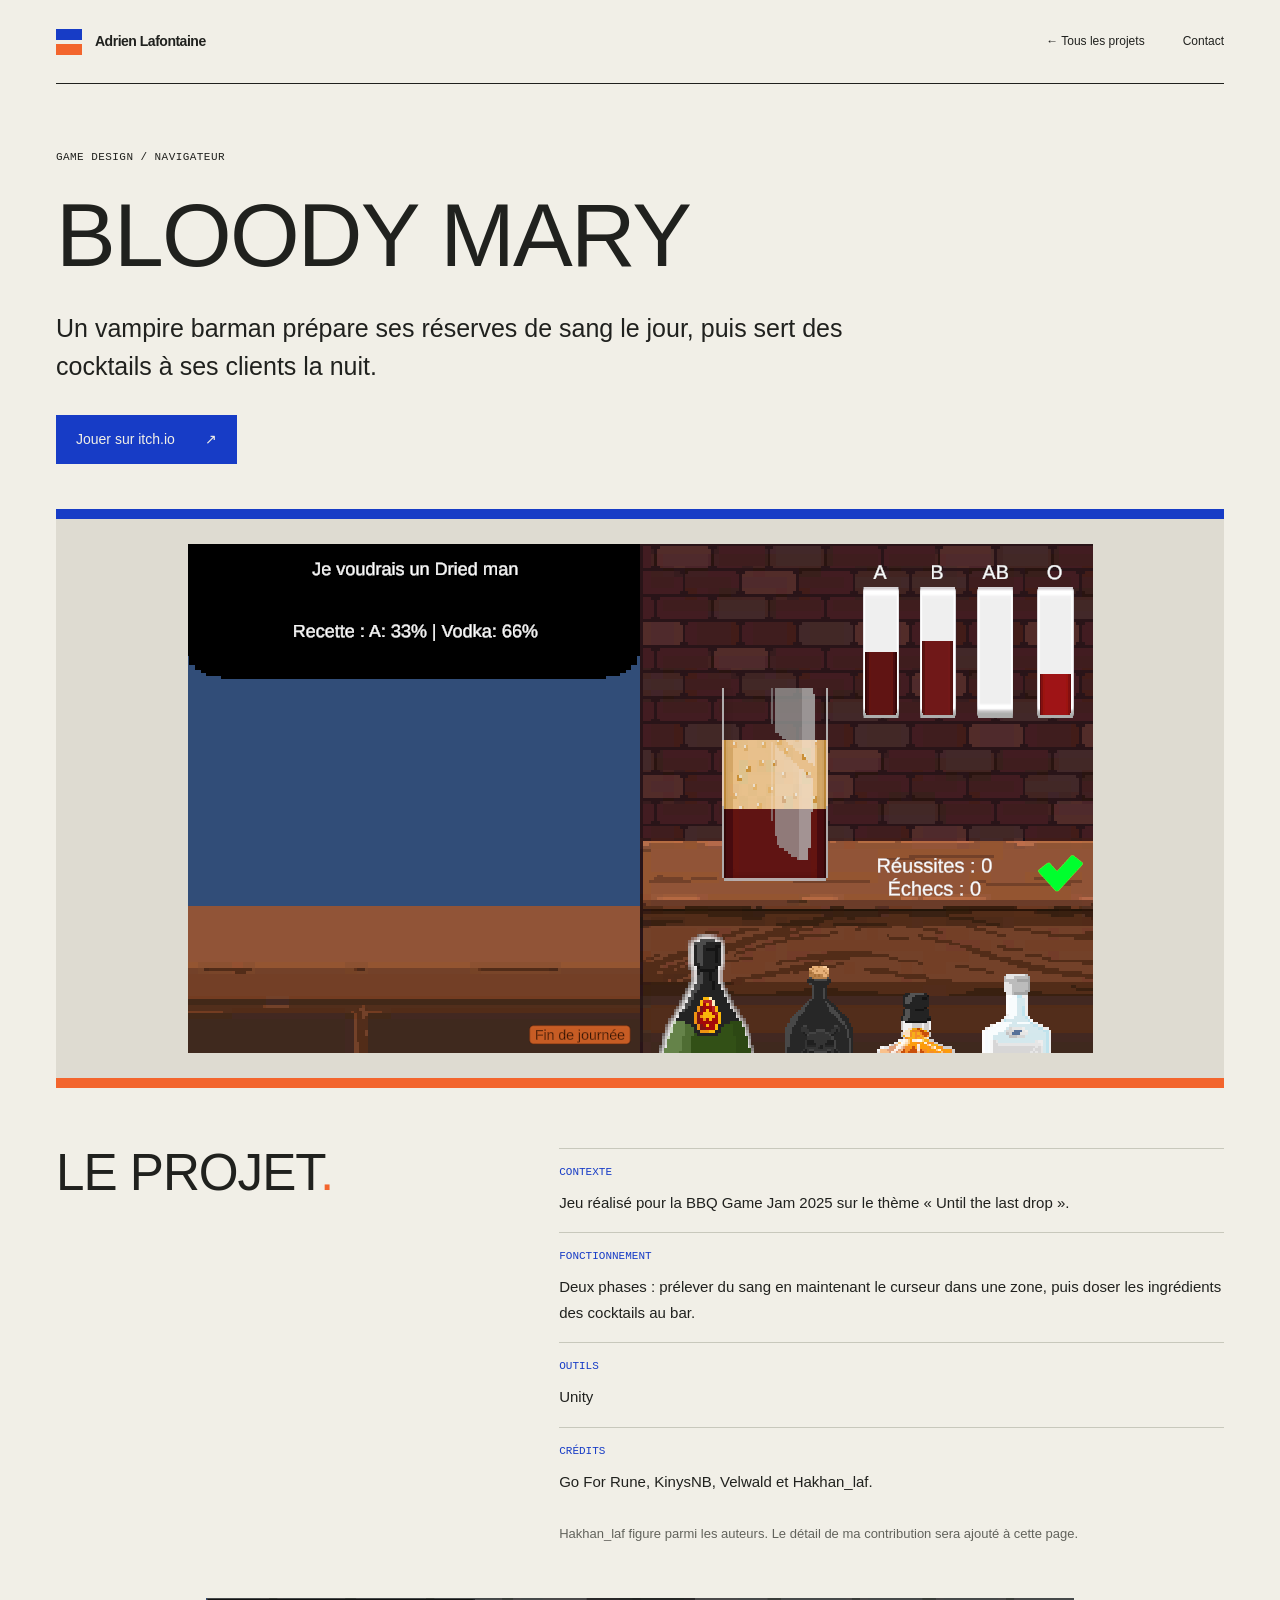
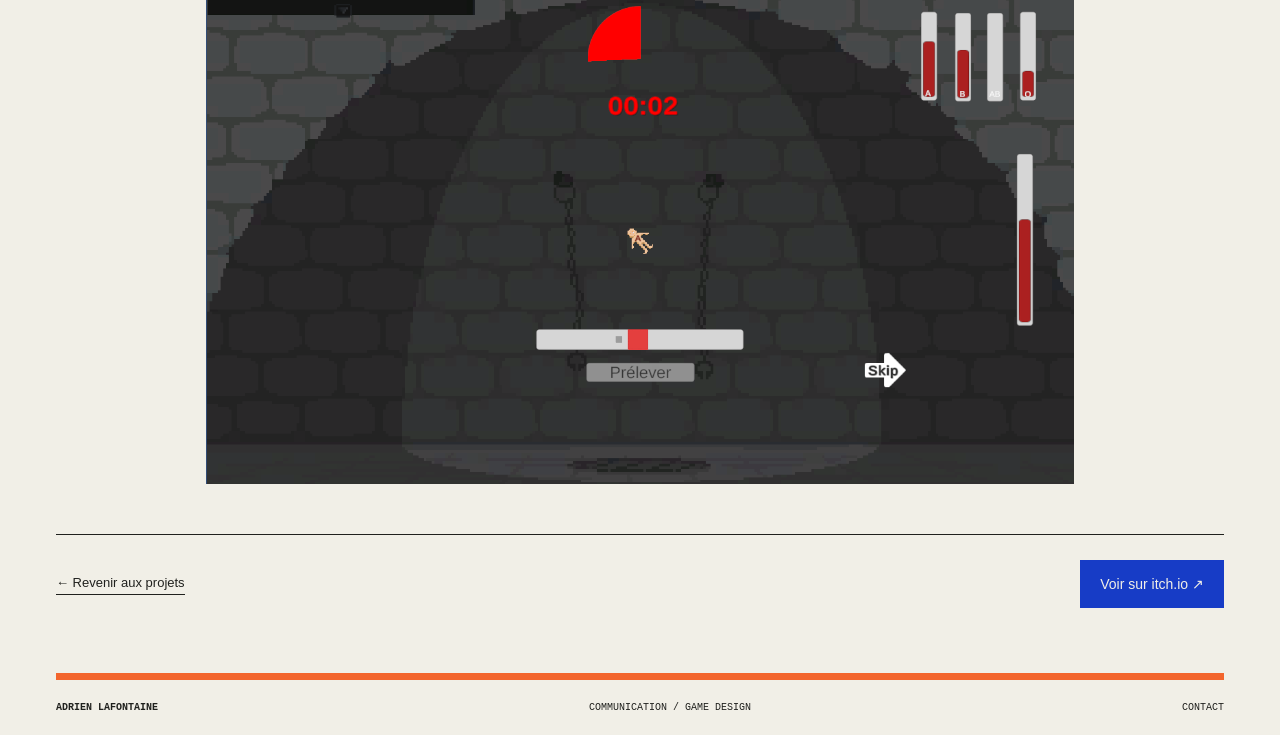
==== projets/bloody-mary.html @ 84813c6f "Cree une page de presentation par jeu sans lecteur embarque" ====
<!doctype html>
<html lang="fr"><head><meta charset="utf-8"><meta name="viewport" content="width=device-width, initial-scale=1"><title>Bloody Mary — Adrien Lafontaine</title><meta name="description" content="Un vampire barman prépare ses réserves de sang le jour, puis sert des cocktails à ses clients la nuit."><link rel="icon" href="../assets/favicon.svg" type="image/svg+xml"><link rel="stylesheet" href="../styles.css?v=presentations-1"></head>
<body><a class="skip" href="#projet">Aller au projet</a><header class="header wrap"><a class="brand" href="../index.html"><span class="brand-bars" aria-hidden="true"></span>Adrien Lafontaine</a><nav aria-label="Navigation principale"><a href="../index.html#projets">← Tous les projets</a><a href="../index.html#contact">Contact</a></nav></header>
<main id="projet" class="project-page wrap"><p class="eyebrow">Game design / Navigateur</p><h1>Bloody Mary</h1><p class="project-page-intro">Un vampire barman prépare ses réserves de sang le jour, puis sert des cocktails à ses clients la nuit.</p><a class="itch-link" href="https://go-for-rune.itch.io/bloody-mary" target="_blank" rel="noopener noreferrer">Jouer sur itch.io <span aria-hidden="true">↗</span><span class="sr-only"> (nouvel onglet)</span></a>
<figure class="project-page-cover"><img src="../assets/games/bloody-mary-1.png" alt="Visuel du jeu Bloody Mary sur itch.io"></figure>
<div class="project-page-content"><h2>Le projet<span class="orange">.</span></h2><div><section class="project-fact"><h3>Contexte</h3><p>Jeu réalisé pour la BBQ Game Jam 2025 sur le thème « Until the last drop ».</p></section><section class="project-fact"><h3>Fonctionnement</h3><p>Deux phases : prélever du sang en maintenant le curseur dans une zone, puis doser les ingrédients des cocktails au bar.</p></section><section class="project-fact"><h3>Outils</h3><p>Unity</p></section><section class="project-fact"><h3>Crédits</h3><p>Go For Rune, KinysNB, Velwald et Hakhan_laf.</p></section><p class="muted">Hakhan_laf figure parmi les auteurs. Le détail de ma contribution sera ajouté à cette page.</p></div></div>
<section class="project-gallery" aria-label="Captures du jeu"><figure><img src="../assets/games/bloody-mary-2.png" alt="Capture du jeu Bloody Mary publiée sur itch.io" loading="lazy"></figure></section>
<div class="project-page-end"><a class="text-link" href="../index.html#projets">← Revenir aux projets</a><a class="itch-link" href="https://go-for-rune.itch.io/bloody-mary" target="_blank" rel="noopener noreferrer">Voir sur itch.io ↗<span class="sr-only"> (nouvel onglet)</span></a></div></main><footer class="footer wrap"><span>Adrien Lafontaine</span><span>Communication / Game design</span><a href="../index.html#contact">Contact</a></footer></body></html>
---- styles.css ----
/* Direction : dossier éditorial. Deux encres, un papier, des barres. */
:root{--blue:#173cc6;--orange:#f3652d;--paper:#f1efe7;--ink:#20211e;--muted:#62635c;--line:#c8c8bc;--mono:"Courier New",monospace;--display:Impact,"Arial Narrow","Franklin Gothic Medium",sans-serif}
*{box-sizing:border-box}html{scroll-behavior:smooth;scroll-padding-top:30px}body{margin:0;background:var(--paper);color:var(--ink);font:16px/1.6 Arial,Helvetica,sans-serif}a{color:inherit;text-decoration:none}button{font:inherit}a,button,summary{-webkit-tap-highlight-color:transparent}a:focus-visible,button:focus-visible,summary:focus-visible{outline:3px solid var(--orange);outline-offset:5px}[hidden]{display:none!important}::selection{background:var(--orange);color:var(--ink)}.wrap{width:min(1440px,calc(100% - 112px));margin-inline:auto}
.header{display:flex;align-items:center;justify-content:space-between;gap:28px;padding-block:25px;border-bottom:1px solid var(--ink)}.brand{display:flex;gap:13px;align-items:center;font-size:14px;font-weight:700;letter-spacing:-.035em}.brand-bars{width:26px;height:26px;flex-shrink:0;background:linear-gradient(to bottom,var(--blue) 0 42%,transparent 42% 58%,var(--orange) 58%)}nav{display:flex;gap:38px;font-size:12px}nav a{padding-block:7px}nav span{font:10px var(--mono);margin-right:7px;color:var(--muted)}nav a:hover{color:var(--blue)}.eyebrow,.edition{font:11px/1.5 var(--mono);text-transform:uppercase;letter-spacing:.04em;margin:0}.hero{padding-top:28px}.hero-top{display:flex;justify-content:space-between;align-items:start;gap:20px}.edition{text-align:right}.hero h1{margin:24px 0 0;line-height:.85;font-family:var(--display);font-weight:400;letter-spacing:-.025em;text-transform:uppercase}.first-name{display:block;font:italic clamp(35px,5vw,76px)/1 Georgia,serif;letter-spacing:-.055em;text-transform:none;margin-left:.04em;margin-bottom:8px}.last-name{display:block;font-size:clamp(65px,13.7vw,205px);white-space:nowrap}.name-dot{color:var(--orange)}.hero-bottom{display:grid;grid-template-columns:1fr 1fr auto;align-items:end;gap:25px;padding-block:35px 38px}.hero-index{display:flex;gap:15px;align-items:center;font:11px/1.6 var(--mono);text-transform:uppercase}.cross{font-size:58px;line-height:1;color:var(--blue);font-family:Arial,sans-serif}.hero-bottom>p{font-size:16px;line-height:1.5;letter-spacing:-.02em;margin:0}.button{display:flex;justify-content:space-between;align-items:center;gap:32px;padding-bottom:9px;border-bottom:1px solid var(--ink);font-size:13px;line-height:1.4;min-width:172px}.button-arrow{font-size:45px;line-height:1;transition:transform .2s}.button:hover .button-arrow{transform:translate(4px,4px)}.hero-bars{margin-inline:-56px;overflow:hidden;padding-block:5px 0}.hero-bars span{display:block;background:var(--blue);color:var(--paper);font:clamp(30px,5.6vw,85px)/1 var(--display);letter-spacing:.025em;padding:14px 56px 12px;white-space:nowrap}.hero-bars span+span{background:var(--orange);color:var(--ink);padding-left:28%;margin-top:7px}.hero-foot{display:flex;justify-content:space-between;gap:20px;border-bottom:1px solid var(--ink);padding-block:16px;font:10px/1.4 var(--mono);text-transform:uppercase}
.projects{padding-block:108px 100px}.section-top{display:grid;grid-template-columns:1fr 1fr;gap:40px;align-items:end}.section-top .eyebrow{margin-bottom:24px}h2{font:clamp(52px,6.2vw,92px)/.98 var(--display);font-weight:400;text-transform:uppercase;letter-spacing:-.02em;margin:0}.orange{color:var(--orange)}.section-aside{display:flex;align-items:end;gap:35px;justify-content:end}.section-symbol{font:110px/.8 Arial,sans-serif;color:var(--blue)}.section-note{max-width:235px;margin:0;font-size:14px;line-height:1.6}.draft-note{font:11px/1.7 var(--mono);border-top:1px solid var(--line);padding-top:15px;margin:40px 0 0;color:var(--muted)}.draft-note>span{display:inline-block;color:var(--ink);margin-right:20px;text-transform:uppercase}.draft-note>span:before{content:"";display:inline-block;width:7px;height:7px;background:var(--orange);margin-right:9px}.filters{display:flex;flex-wrap:wrap;gap:0;margin:30px 0 0;border-bottom:1px solid var(--ink)}.filters button{font:11px/1.4 var(--mono);text-transform:uppercase;background:transparent;color:var(--muted);border:0;border-bottom:4px solid transparent;cursor:pointer;padding:14px 19px 13px}.filters button:first-child{padding-left:0}.filters button:hover{color:var(--ink)}.filters button[aria-pressed=true]{border-bottom-color:var(--blue);color:var(--blue)}
.project-grid{display:flex;flex-direction:column}.project-card{position:relative;display:grid;grid-template-columns:50px minmax(0,1.15fr) minmax(0,1fr);gap:30px;padding:42px 0;border-bottom:1px solid var(--ink);min-width:0}.project-number{font:13px/1.5 var(--mono);padding-top:2px;color:var(--blue)}.project-visual{min-width:0;height:300px;position:relative;display:grid;place-items:center;overflow:hidden;background:#e6e3d9;background-image:linear-gradient(#c8c8bc66 1px,transparent 1px),linear-gradient(90deg,#c8c8bc66 1px,transparent 1px);background-size:28px 28px}.project-visual:after{content:"";position:absolute;width:27px;height:8px;background:var(--orange);bottom:15px;right:15px}.project-visual img{width:100%;height:100%;object-fit:cover}.placeholder{position:relative;display:flex;align-items:center;flex-direction:column;text-align:center;padding:20px}.placeholder b{font:100px/1 Georgia,serif;color:var(--blue);letter-spacing:-.08em}.placeholder span{font:10px/1.5 var(--mono);text-transform:uppercase;letter-spacing:.1em;margin-top:20px}.placeholder small{font:10px/1.5 var(--mono);background:var(--paper);padding:3px 9px;margin-top:6px;color:var(--muted)}.project-card:nth-child(2) .project-visual{background-color:var(--blue);background-image:none}.project-card:nth-child(2) .placeholder b{color:var(--orange);font-family:Arial,sans-serif;font-size:140px;line-height:.7}.project-card:nth-child(2) .placeholder span{color:var(--paper)}.project-card:nth-child(3) .project-visual{background-color:var(--ink);background-image:repeating-linear-gradient(0deg,transparent,transparent 9px,#f1efe708 9px,#f1efe708 10px)}.project-card:nth-child(3) .placeholder b{font-family:Arial,sans-serif;color:var(--paper);font-size:70px;letter-spacing:0}.project-card:nth-child(3) .placeholder span{color:var(--paper)}.project-card:nth-child(4) .project-visual{background-color:var(--orange);background-size:40px 40px;background-image:linear-gradient(#20211e16 1px,transparent 1px),linear-gradient(90deg,#20211e16 1px,transparent 1px)}.project-card:nth-child(4) .placeholder b{font-family:var(--mono);font-size:130px;color:var(--ink);line-height:.8}.project-card:nth-child(4) .project-visual:after{background:var(--blue)}.project-copy{display:flex;flex-direction:column;min-width:0;padding:4px 0 0 10px}.project-heading{display:flex;flex-direction:column-reverse;gap:22px}.project-heading h3{font:clamp(30px,3.2vw,46px)/1.03 var(--display);font-weight:400;text-transform:uppercase;margin:0;letter-spacing:-.01em;max-width:390px}.project-heading>span{font:10px var(--mono);text-transform:uppercase;color:var(--muted)}.project-intro{font-size:14px;line-height:1.6;max-width:340px;margin:20px 0 25px;color:var(--muted)}.project-copy details{margin-top:auto;font-size:13px}summary{cursor:pointer;list-style:none;padding:11px 0;border-block:1px solid var(--line);display:flex;justify-content:space-between;gap:20px;font:11px/1.5 var(--mono);text-transform:uppercase}summary::-webkit-details-marker{display:none}summary:after{content:"+";font-size:19px;line-height:.8;color:var(--blue)}details[open]>summary:after{content:"−"}.project-detail{padding-block:8px}.project-detail p{margin:10px 0}.project-detail strong{font-weight:700}.project-detail a{display:inline-block;margin-top:12px;border-bottom:1px solid var(--blue);color:var(--blue)}
.about{background:var(--blue);color:var(--paper);padding-block:80px;position:relative;overflow:hidden}.about-grid{display:grid;grid-template-columns:1.1fr 1fr;gap:80px}.about .eyebrow{margin-bottom:32px}.about h2{font-size:clamp(52px,6.3vw,92px)}em{font-family:Georgia,serif;font-weight:400;text-transform:none;letter-spacing:-.055em}.about h2 em{color:var(--orange)}.small-bars{margin-top:45px;width:180px;height:32px;background:linear-gradient(to bottom,var(--paper) 0 40%,transparent 40% 60%,var(--orange) 60%)}.about-copy{padding-top:50px}.lead{font-size:clamp(23px,2.3vw,32px);line-height:1.25;letter-spacing:-.035em;margin:0 0 25px}.about-copy>p:not(.lead){font-size:14px;max-width:410px}.muted{color:var(--muted);font-size:13px}.about .muted{color:#c4cef5;font-size:12px!important}.focus-list{display:grid;grid-template-columns:1fr 1fr;gap:0 22px;margin-top:35px}.focus-list span{border-top:1px solid #ffffff55;padding:12px 0;font-size:12px}.text-link{display:inline-block;border-bottom:1px solid currentColor;margin-top:30px;font-size:13px}.contact{padding-block:95px 65px}.contact .eyebrow{margin-bottom:30px}.contact h2{font-size:clamp(48px,7.2vw,106px)}.contact h2 em{font-size:.88em}.contact h2>.orange{display:inline-block;color:var(--blue);margin-left:35px;font:clamp(70px,12vw,170px)/.8 Arial,sans-serif}.contact-bottom{display:grid;grid-template-columns:1fr 1fr;gap:35px;align-items:end;border-top:1px solid var(--ink);margin-top:40px;padding-top:20px}.contact-bottom>p{font-size:13px;color:var(--muted);margin:0}#contact-links{display:flex;gap:15px;justify-content:end;flex-wrap:wrap}#contact-links a{color:var(--blue);border-bottom:1px solid var(--blue);overflow-wrap:anywhere;font-size:15px}#contact-links p{margin:0;font:11px var(--mono)}.footer{border-top:7px solid var(--orange);display:flex;justify-content:space-between;gap:15px;padding-block:20px;font:10px/1.5 var(--mono);text-transform:uppercase}.footer>span:first-child{font-weight:700}.footer a:hover{color:var(--blue)}.skip{position:absolute;top:0;left:20px;transform:translateY(-150%);padding:12px;background:var(--paper);z-index:5}.skip:focus{transform:translateY(0)}.sr-only{position:absolute;width:1px;height:1px;padding:0;margin:-1px;overflow:hidden;clip:rect(0,0,0,0);white-space:nowrap;border:0}
@media(min-width:1600px){.last-name{font-size:218px}.hero-bars{margin-inline:0}.hero-bars span{padding-left:30px}}@media(max-width:1000px){.wrap{width:calc(100% - 64px)}.hero-bars{margin-inline:-32px}.hero-bars span{padding-inline:32px}.hero-bars span+span{padding-left:28%}.project-card{grid-template-columns:30px minmax(0,1fr) minmax(0,1fr);gap:20px}.project-visual{height:270px}.project-copy{padding-left:0}.about-grid{gap:40px}.section-aside{gap:20px}.section-symbol{font-size:80px}}
@media(max-width:700px){.wrap{width:calc(100% - 40px)}.header{padding-block:18px;align-items:start;gap:15px}.brand{font-size:12px;line-height:1.2;max-width:150px}.brand-bars{width:20px;height:24px}nav{gap:16px;font-size:11px}nav span{display:none}.hero{padding-top:22px}.hero-top .eyebrow{font-size:9px;max-width:180px}.edition{font-size:9px}.hero h1{margin-top:32px}.first-name{font-size:40px}.last-name{font-size:14.5vw}.hero-bottom{grid-template-columns:1fr auto;padding-block:28px;gap:20px}.hero-index{grid-column:1/-1;font-size:9px;gap:10px}.cross{font-size:32px}.hero-bottom>p{font-size:13px}.button{min-width:125px;gap:15px;font-size:11px}.button-arrow{font-size:35px}.hero-bars{margin-inline:-20px}.hero-bars span{font-size:7.3vw;padding:13px 20px}.hero-bars span+span{padding-left:24%;margin-top:5px}.hero-foot{font-size:8px;gap:15px}.hero-foot>span:first-child{max-width:180px}.projects{padding-block:60px}.section-top{grid-template-columns:1fr 1fr;gap:20px}.section-top .eyebrow{font-size:9px;margin-bottom:20px}h2{font-size:48px}.section-aside{display:block}.section-symbol{font-size:50px}.section-note{font-size:11px;margin-top:15px;max-width:175px}.draft-note{font-size:10px;margin-top:28px}.draft-note>span{display:block;margin-bottom:5px}.filters{margin-top:20px}.filters button{font-size:9px;padding:11px 12px}.project-card{grid-template-columns:25px minmax(0,1fr);gap:15px;padding-block:28px}.project-number{font-size:11px}.project-visual{height:260px}.project-copy{grid-column:2}.project-heading{gap:10px}.project-heading h3{font-size:35px;max-width:none}.project-heading>span{font-size:9px}.project-intro{font-size:13px;max-width:none;margin-block:15px 20px}.about{padding-block:55px}.about-grid{grid-template-columns:1fr;gap:35px}.about h2{font-size:65px}.small-bars{margin-top:25px;width:125px;height:25px}.about-copy{padding:0}.lead{max-width:400px}.contact{padding-block:55px 40px}.contact h2{font-size:clamp(38px,9vw,62px)}.contact h2>.orange{font-size:65px;margin-left:20px}.contact-bottom{grid-template-columns:1fr;gap:25px;margin-top:30px}#contact-links{justify-content:start}.footer{font-size:9px;flex-wrap:wrap}.footer>span:nth-child(2){display:none}}
@media(prefers-reduced-motion:reduce){html{scroll-behavior:auto}*,*:before,*:after{transition:none!important}}@media print{.header nav,.filters,.button,.draft-note{display:none}.wrap{width:100%}.hero-bars{margin:0}.project-card{break-inside:avoid}.projects,.contact{padding-block:30px}.about{padding-block:30px}.project-visual{height:180px}}
@media(max-width:480px){.section-top{grid-template-columns:1fr}.section-aside{display:flex;align-items:center;justify-content:start;gap:20px}.section-note{max-width:230px;margin:0}.projects h2{font-size:55px}.contact h2>.orange{font-size:40px;margin-left:10px}}
.game-project .project-visual img{object-fit:contain}.project-page-link{font:11px var(--mono);text-transform:uppercase;border-block:1px solid var(--line);padding:14px 0;margin-top:auto;color:var(--blue)}.project-page-link:hover{background:var(--blue);color:var(--paper);padding-left:10px}.project-card>a{display:block;min-width:0}.project-page{padding-block:65px}.project-page>.eyebrow{margin-bottom:25px}.project-page>h1{font:clamp(45px,7vw,100px)/1 var(--display);text-transform:uppercase;letter-spacing:-.02em;margin:0;overflow-wrap:anywhere}.project-page-intro{font-size:clamp(18px,2vw,25px);line-height:1.5;max-width:800px;margin:30px 0}.itch-link{display:inline-flex;gap:30px;align-items:center;padding:13px 20px;background:var(--blue);color:var(--paper);font-size:14px}.itch-link:hover{background:var(--ink)}.project-page-cover{margin:45px 0 60px;background:#dedbd1;border-top:10px solid var(--blue);border-bottom:10px solid var(--orange);padding:25px;display:grid;place-items:center}.project-page-cover img{max-width:100%;max-height:580px;object-fit:contain;display:block}.project-page-content{display:grid;grid-template-columns:1fr 1.5fr;gap:60px;padding-bottom:40px}.project-page-content h2{font-size:clamp(35px,4vw,60px)}.project-fact{border-top:1px solid var(--line);padding-block:17px}.project-fact h3{font:11px var(--mono);text-transform:uppercase;color:var(--blue);margin:0 0 12px}.project-fact p{font-size:15px;line-height:1.7;margin:0}.project-gallery{display:grid;gap:25px}.project-gallery figure{margin:0}.project-gallery img{display:block;max-width:100%;height:auto;margin:auto}.project-page-end{border-top:1px solid var(--ink);display:flex;justify-content:space-between;gap:25px;align-items:center;margin-top:50px;padding-top:25px}.project-page-end .text-link{margin:0;font-size:13px}@media(max-width:700px){.project-card>a{grid-column:2}.project-page{padding-block:40px}.project-page-content{grid-template-columns:1fr;gap:25px}.project-page-cover{padding:10px;margin-block:30px}.project-page-end{align-items:start;flex-direction:column}.project-page-intro{font-size:18px}}
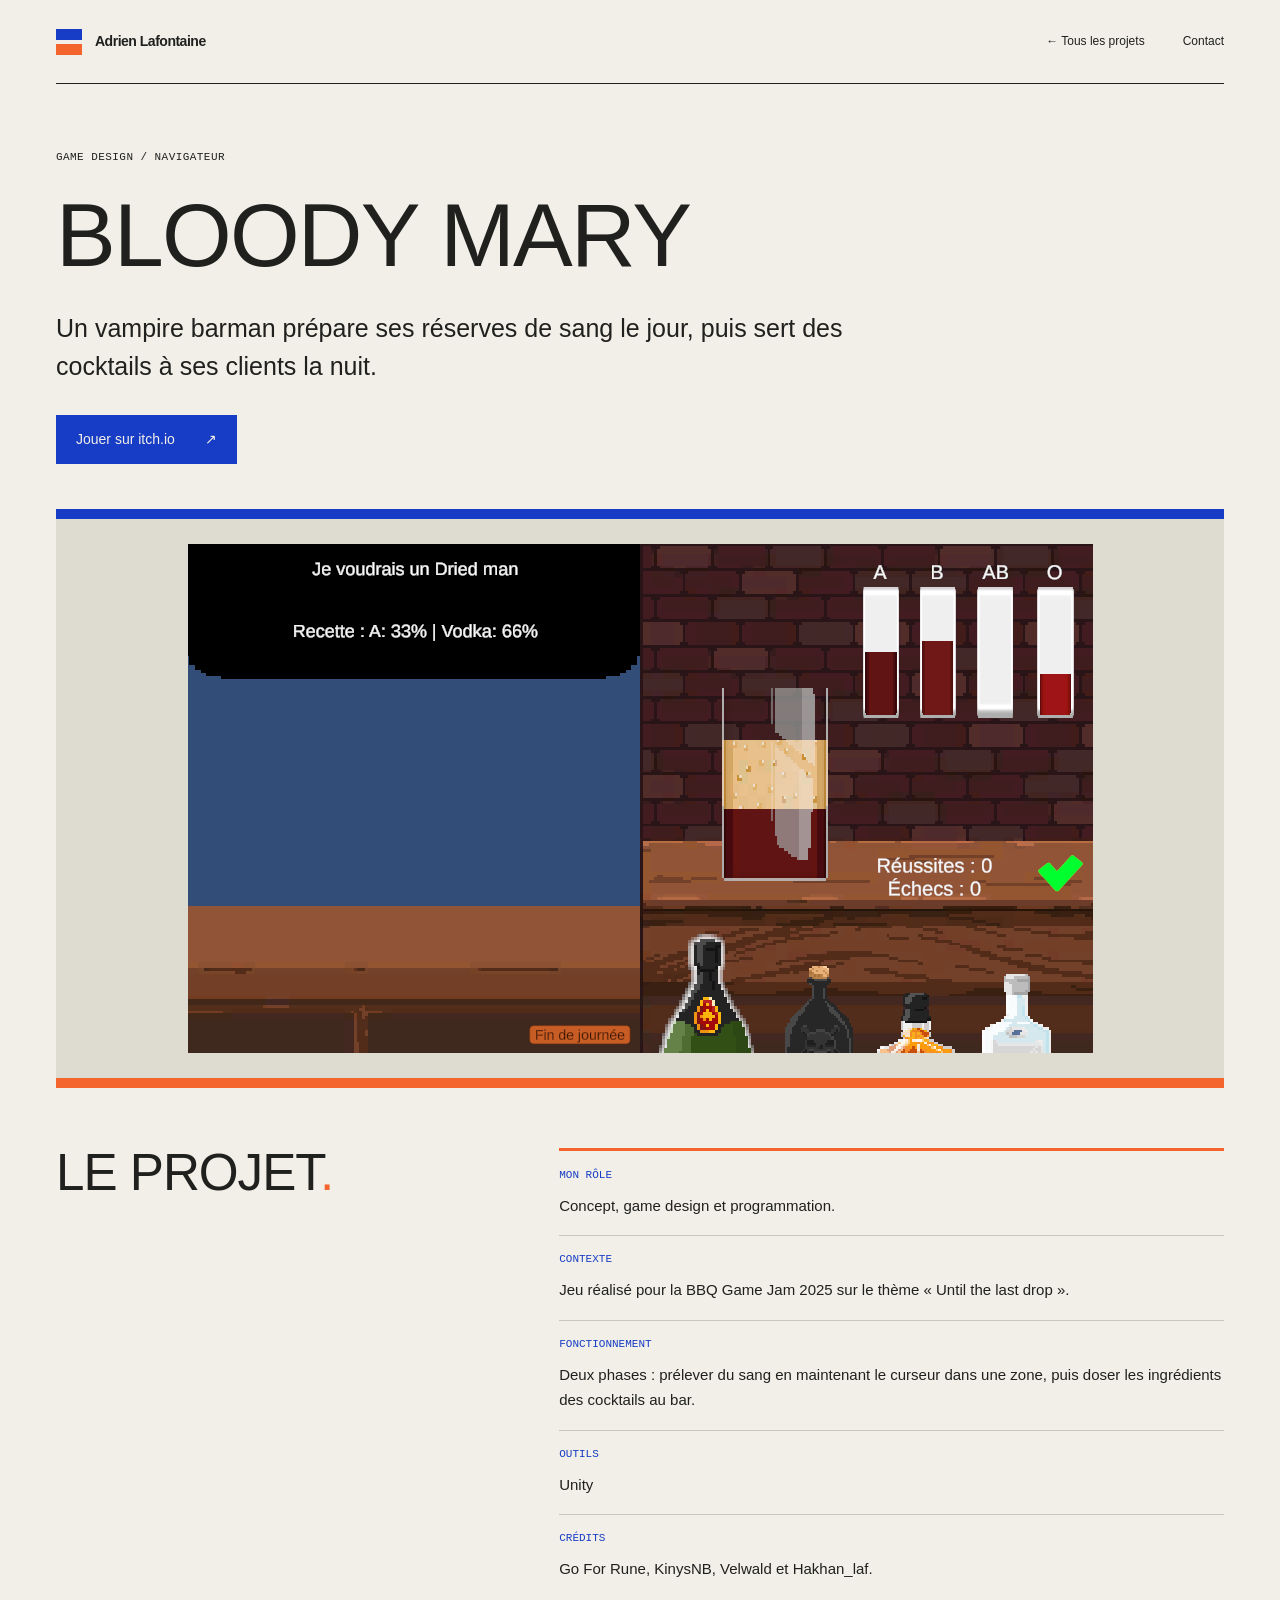
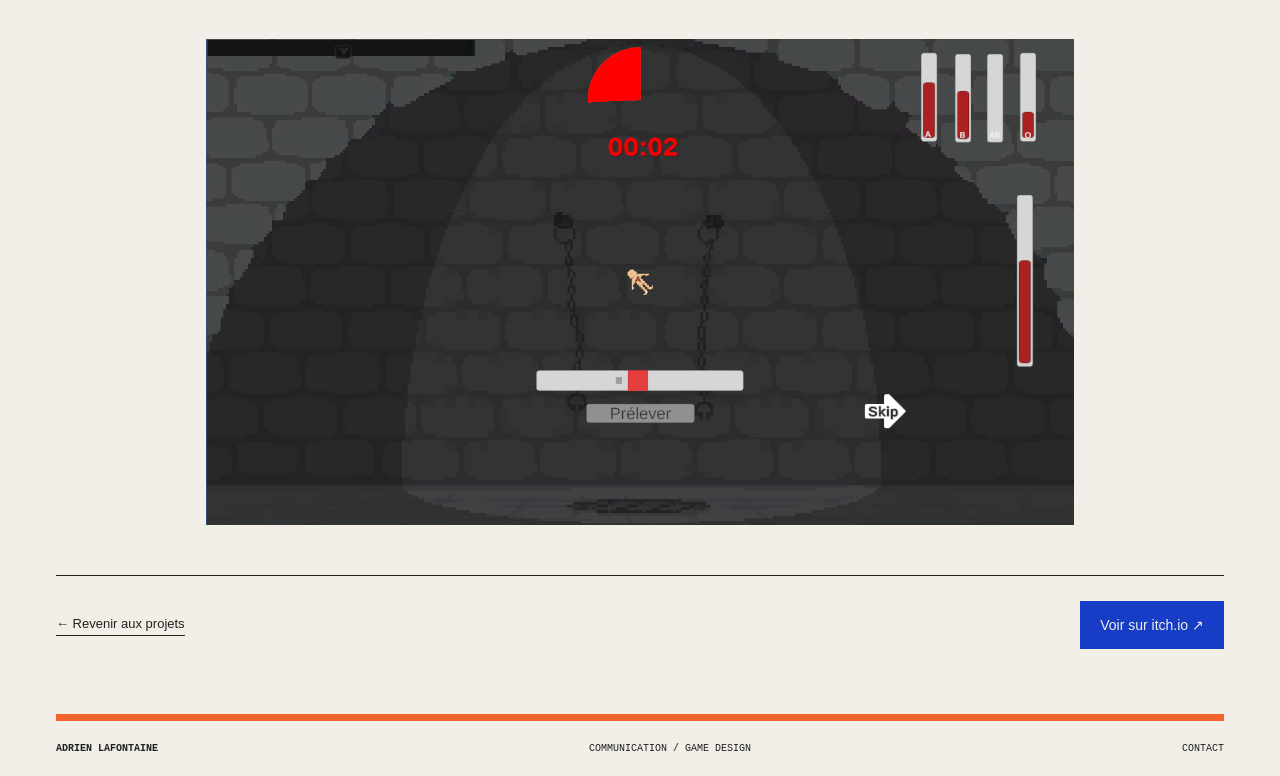
==== commit 5b66068f: "Precise les contributions personnelles et retire les projets vides" ====
--- a/projets/bloody-mary.html
+++ b/projets/bloody-mary.html
@@ -1,8 +1,8 @@
 <!doctype html>
-<html lang="fr"><head><meta charset="utf-8"><meta name="viewport" content="width=device-width, initial-scale=1"><title>Bloody Mary — Adrien Lafontaine</title><meta name="description" content="Un vampire barman prépare ses réserves de sang le jour, puis sert des cocktails à ses clients la nuit."><link rel="icon" href="../assets/favicon.svg" type="image/svg+xml"><link rel="stylesheet" href="../styles.css?v=presentations-1"></head>
+<html lang="fr"><head><meta charset="utf-8"><meta name="viewport" content="width=device-width, initial-scale=1"><title>Bloody Mary — Adrien Lafontaine</title><meta name="description" content="Un vampire barman prépare ses réserves de sang le jour, puis sert des cocktails à ses clients la nuit."><link rel="icon" href="../assets/favicon.svg" type="image/svg+xml"><link rel="stylesheet" href="../styles.css?v=roles-1"></head>
 <body><a class="skip" href="#projet">Aller au projet</a><header class="header wrap"><a class="brand" href="../index.html"><span class="brand-bars" aria-hidden="true"></span>Adrien Lafontaine</a><nav aria-label="Navigation principale"><a href="../index.html#projets">← Tous les projets</a><a href="../index.html#contact">Contact</a></nav></header>
 <main id="projet" class="project-page wrap"><p class="eyebrow">Game design / Navigateur</p><h1>Bloody Mary</h1><p class="project-page-intro">Un vampire barman prépare ses réserves de sang le jour, puis sert des cocktails à ses clients la nuit.</p><a class="itch-link" href="https://go-for-rune.itch.io/bloody-mary" target="_blank" rel="noopener noreferrer">Jouer sur itch.io <span aria-hidden="true">↗</span><span class="sr-only"> (nouvel onglet)</span></a>
 <figure class="project-page-cover"><img src="../assets/games/bloody-mary-1.png" alt="Visuel du jeu Bloody Mary sur itch.io"></figure>
-<div class="project-page-content"><h2>Le projet<span class="orange">.</span></h2><div><section class="project-fact"><h3>Contexte</h3><p>Jeu réalisé pour la BBQ Game Jam 2025 sur le thème « Until the last drop ».</p></section><section class="project-fact"><h3>Fonctionnement</h3><p>Deux phases : prélever du sang en maintenant le curseur dans une zone, puis doser les ingrédients des cocktails au bar.</p></section><section class="project-fact"><h3>Outils</h3><p>Unity</p></section><section class="project-fact"><h3>Crédits</h3><p>Go For Rune, KinysNB, Velwald et Hakhan_laf.</p></section><p class="muted">Hakhan_laf figure parmi les auteurs. Le détail de ma contribution sera ajouté à cette page.</p></div></div>
+<div class="project-page-content"><h2>Le projet<span class="orange">.</span></h2><div><section class="project-fact project-role"><h3>Mon rôle</h3><p>Concept, game design et programmation.</p></section><section class="project-fact"><h3>Contexte</h3><p>Jeu réalisé pour la BBQ Game Jam 2025 sur le thème « Until the last drop ».</p></section><section class="project-fact"><h3>Fonctionnement</h3><p>Deux phases : prélever du sang en maintenant le curseur dans une zone, puis doser les ingrédients des cocktails au bar.</p></section><section class="project-fact"><h3>Outils</h3><p>Unity</p></section><section class="project-fact"><h3>Crédits</h3><p>Go For Rune, KinysNB, Velwald et Hakhan_laf.</p></section></div></div>
 <section class="project-gallery" aria-label="Captures du jeu"><figure><img src="../assets/games/bloody-mary-2.png" alt="Capture du jeu Bloody Mary publiée sur itch.io" loading="lazy"></figure></section>
 <div class="project-page-end"><a class="text-link" href="../index.html#projets">← Revenir aux projets</a><a class="itch-link" href="https://go-for-rune.itch.io/bloody-mary" target="_blank" rel="noopener noreferrer">Voir sur itch.io ↗<span class="sr-only"> (nouvel onglet)</span></a></div></main><footer class="footer wrap"><span>Adrien Lafontaine</span><span>Communication / Game design</span><a href="../index.html#contact">Contact</a></footer></body></html>
--- a/styles.css
+++ b/styles.css
@@ -10,3 +10,6 @@
 @media(prefers-reduced-motion:reduce){html{scroll-behavior:auto}*,*:before,*:after{transition:none!important}}@media print{.header nav,.filters,.button,.draft-note{display:none}.wrap{width:100%}.hero-bars{margin:0}.project-card{break-inside:avoid}.projects,.contact{padding-block:30px}.about{padding-block:30px}.project-visual{height:180px}}
 @media(max-width:480px){.section-top{grid-template-columns:1fr}.section-aside{display:flex;align-items:center;justify-content:start;gap:20px}.section-note{max-width:230px;margin:0}.projects h2{font-size:55px}.contact h2>.orange{font-size:40px;margin-left:10px}}
 .game-project .project-visual img{object-fit:contain}.project-page-link{font:11px var(--mono);text-transform:uppercase;border-block:1px solid var(--line);padding:14px 0;margin-top:auto;color:var(--blue)}.project-page-link:hover{background:var(--blue);color:var(--paper);padding-left:10px}.project-card>a{display:block;min-width:0}.project-page{padding-block:65px}.project-page>.eyebrow{margin-bottom:25px}.project-page>h1{font:clamp(45px,7vw,100px)/1 var(--display);text-transform:uppercase;letter-spacing:-.02em;margin:0;overflow-wrap:anywhere}.project-page-intro{font-size:clamp(18px,2vw,25px);line-height:1.5;max-width:800px;margin:30px 0}.itch-link{display:inline-flex;gap:30px;align-items:center;padding:13px 20px;background:var(--blue);color:var(--paper);font-size:14px}.itch-link:hover{background:var(--ink)}.project-page-cover{margin:45px 0 60px;background:#dedbd1;border-top:10px solid var(--blue);border-bottom:10px solid var(--orange);padding:25px;display:grid;place-items:center}.project-page-cover img{max-width:100%;max-height:580px;object-fit:contain;display:block}.project-page-content{display:grid;grid-template-columns:1fr 1.5fr;gap:60px;padding-bottom:40px}.project-page-content h2{font-size:clamp(35px,4vw,60px)}.project-fact{border-top:1px solid var(--line);padding-block:17px}.project-fact h3{font:11px var(--mono);text-transform:uppercase;color:var(--blue);margin:0 0 12px}.project-fact p{font-size:15px;line-height:1.7;margin:0}.project-gallery{display:grid;gap:25px}.project-gallery figure{margin:0}.project-gallery img{display:block;max-width:100%;height:auto;margin:auto}.project-page-end{border-top:1px solid var(--ink);display:flex;justify-content:space-between;gap:25px;align-items:center;margin-top:50px;padding-top:25px}.project-page-end .text-link{margin:0;font-size:13px}@media(max-width:700px){.project-card>a{grid-column:2}.project-page{padding-block:40px}.project-page-content{grid-template-columns:1fr;gap:25px}.project-page-cover{padding:10px;margin-block:30px}.project-page-end{align-items:start;flex-direction:column}.project-page-intro{font-size:18px}}
+
+.project-card[data-category="edition"] .project-visual img{object-fit:contain}.project-gallery figcaption{margin-top:10px}
+.project-role-preview{font-size:13px;line-height:1.6;margin:0 0 22px;max-width:380px}.project-role-preview strong{color:var(--blue);font-weight:700}.project-role{border-top:3px solid var(--orange);padding-top:18px}
